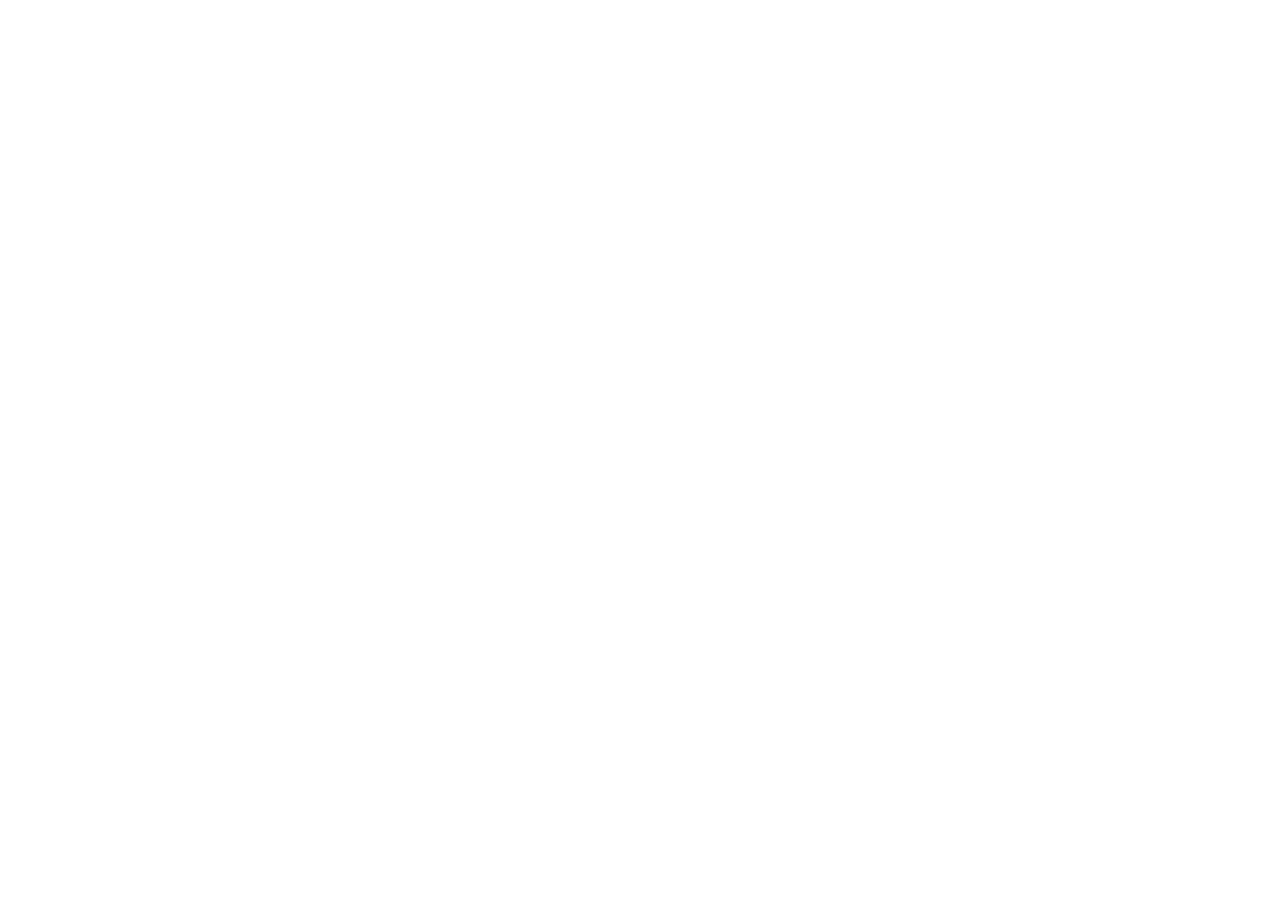
==== 2nd port/index.html @ 6e15fab3 "Add files via upload" ====
<!DOCTYPE html>
<html lang="en">
<head>
    <meta charset="UTF-8">
    <meta http-equiv="X-UA-Compatible" content="IE=edge">
    <meta name="viewport" content="width=device-width, initial-scale=1.0">
    <title>Document</title>
    <link rel="preconnect" href="https://fonts.gstatic.com">
   <link href="https://fonts.googleapis.com/css2?family=DM+Sans:wght@400;500;700&family=Inter:wght@300;500&display=swap" rel="stylesheet">
   <link hfref="styles.css" rel="styleshee" type="text/css">
</head>
<body>
     <header></header>
     <main>
         <section></section>
         <section></section>
         <section></section>
         <section></section>
     </main>
    <footer></footer>
</body>
</html>
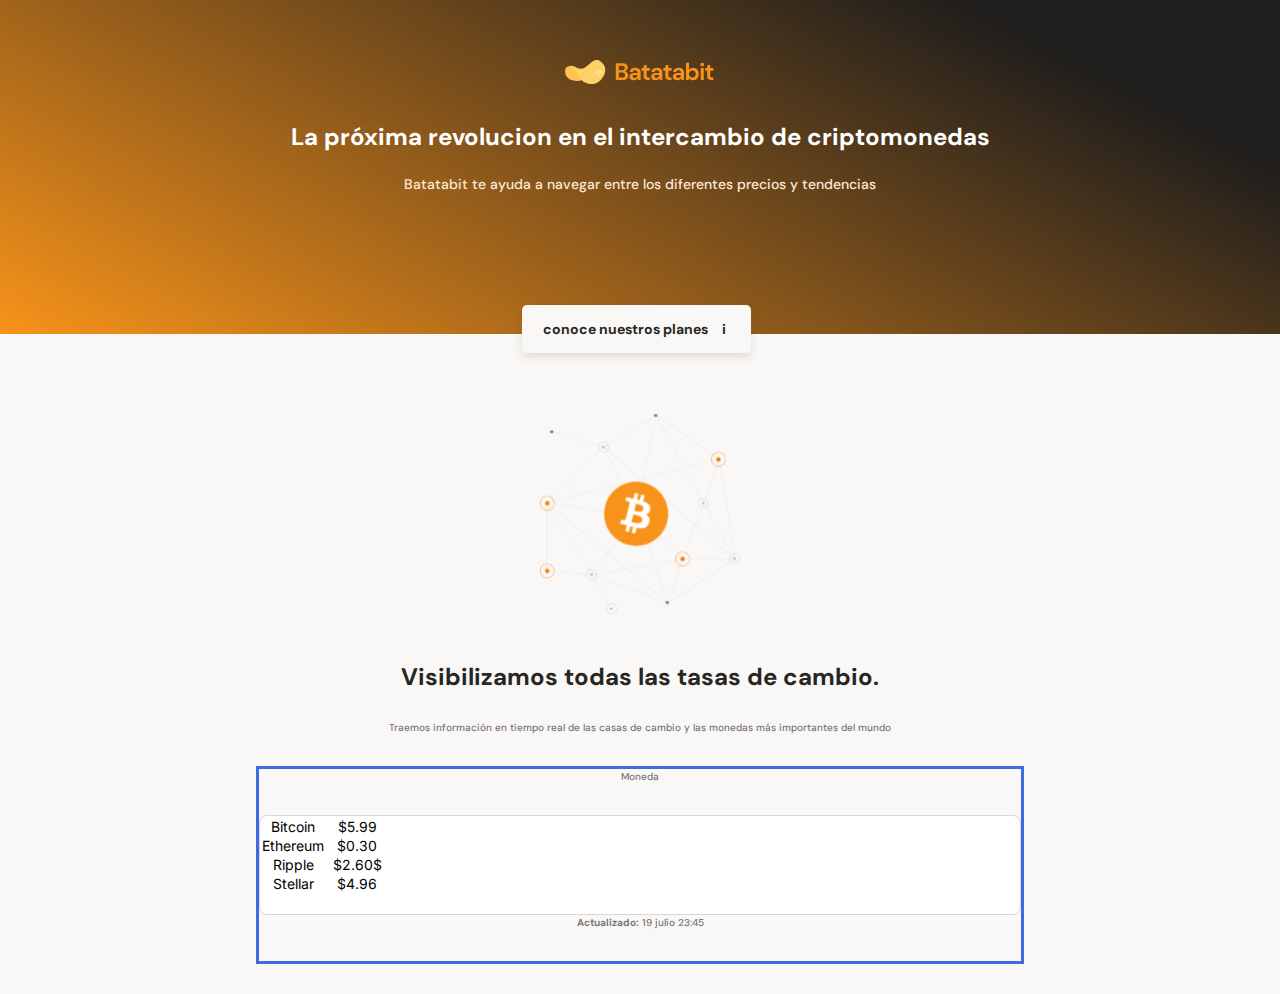
==== commit 761a822b: "Add files via upload" ====
--- a/2nd port/index.html
+++ b/2nd port/index.html
@@ -7,15 +7,57 @@
     <title>Document</title>
     <link rel="preconnect" href="https://fonts.gstatic.com">
    <link href="https://fonts.googleapis.com/css2?family=DM+Sans:wght@400;500;700&family=Inter:wght@300;500&display=swap" rel="stylesheet">
-   <link hfref="styles.css" rel="styleshee" type="text/css">
+   <link href="styles.css" rel="stylesheet" type="text/css">
 </head>
 <body>
-     <header></header>
+     <header>
+         <img src="img/logo.svg" alt="">
+         <div class="header--title-container">
+             <h1>La próxima revolucion en el intercambio de criptomonedas</h1>
+             <p>Batatabit te ayuda a navegar entre los diferentes precios y tendencias</p>
+            <a href="" class="header-button">conoce nuestros planes<span>i</span></a>
+         </div>
+     </header>
      <main>
+         <section class="main-exchange-container">
+             <div class="backgroundImg"></div>
+             <div class="main-exchange-container-title">
+               <h2>Visibilizamos todas las tasas de cambio.</h2>
+               <p>Traemos información en tiempo real de las casas de cambio y las monedas más importantes del mundo</p>
+            </div>
+        <section class="main-tables-container">
+             <div class="main-currency-table">
+                 <p class="currency-table--title">Moneda</p>
+                 <div class="currency-table--container">
+                     <table>
+                         <tr>
+                             <td class="table__top-left">Bitcoin</td>
+                             <td class="table__top-right table__right">$5.99</td>
+                         </tr>
+                         <tr>
+                            <td>Ethereum</td>
+                            <td class="table__right">$0.30</td>
+                        </tr>
+                        <tr>
+                            <td>Ripple</td>
+                            <td class="table__right">$2.60$</td>
+                        </tr>
+                        <tr>
+                            <td class="table__bottom-left">Stellar</td>
+                            <td class="table__bottom-right table__right">$4.96</td>
+                        </tr>
+                     </table>
+                 </div>
+                <p><b>Actualizado:</b> 19 julio 23:45</p>
+            </div>
+             
+        </section>
+    </section>
+  
          <section></section>
          <section></section>
          <section></section>
-         <section></section>
+      </div>
      </main>
     <footer></footer>
 </body>
--- a/2nd port/styles.css
+++ b/2nd port/styles.css
@@ -0,0 +1,181 @@
+/*
+1. Posicionamiento
+2. Modelo caja(Box model)
+3. Tipografia
+4. visuales
+5. otros
+*/
+
+:root{
+    --bitcion-orange: #f7931a;
+    --soft-orange: #ffe9d5;
+    --secondary-blue: #1a9af7;
+    --soft-blue: #e7f5ff;
+    --warm-black: #201e1c;
+    --black: #282623;
+    --grey: #bababa;
+    --off-shite: #faf8f7;
+    --just-shite: #fff;
+}
+*{
+    margin: 0;    /*reiniciando estilos que le agregan los navegadores*/
+    padding: 0;
+    box-sizing: border-box;
+ }
+
+ html{
+     font-size: 62.5%;
+     font-family: 'DM sans', sans-serif;
+ }
+
+ header{
+     position: relative;
+     display: flex;
+     flex-direction: column;
+     justify-content: center;
+     width: 100%;
+     min-width: 230px;
+     height: 334px;
+     text-align: center;
+     background: linear-gradient(207.8deg, #201E1C 16.9%, #F7931A 100%);
+ }
+
+ header img{
+     width: 150px;
+     height: 24px;
+     margin-top: 60px;
+     align-self: center;
+ }
+
+ .header--title-container{
+     width: 90%;
+     min-width: 288px;
+     max-width: 900px;
+     height: 218px;
+     margin-top: 40px;
+     text-align: center;
+     align-self:center;
+ }
+ 
+ .header--title-container h1{
+     font-size: 2.4rem;
+     font-weight: bold;
+     line-height: 2.6rem;
+     color: var(--just-shite);
+ }
+
+ .header--title-container p{
+     font-size: 1.4rem;
+     margin-top: 25px;
+     font-weight: 500;
+     line-height: 1.8rem;
+     color: var(--soft-orange);
+ }
+
+ .header--title-container .header-button{
+     position: absolute;
+     left: calc(50% - 118px);
+     top: 270px;
+     display: block;
+     margin-top: 35px;
+     padding: 15px;
+     width: 229px;
+     height: 48px;
+     background-color: var(--off-shite);
+     box-shadow: 0px 4px 8px rgba(89,71,30,0.16);
+     border: none;
+     border-radius: 5px;
+     font-size: 1.4rem;
+     font-weight: bold;
+     text-decoration: none;
+     color: var(--black);
+ }
+
+ .header--title-container span{
+     display: inline-block;
+     width: 13px;
+     height: 8px;
+     margin-left: 10px;
+     background-image: url('/icons/down-arrow.svg');
+ }
+ 
+main{
+    width: 100%;
+    height: auto;
+    background-color: var(--off-shite);
+}
+
+.main-exchange-container{
+    width: 100%;
+    height: auto;
+    padding-top: 80px;
+    padding-bottom: 30px;
+    text-align: center;
+}
+
+.main-exchange-container-title{
+    width: 90%;
+    min-width: 288px;
+    max-width: 900px;
+    margin: 0 auto;
+}
+
+.main-exchange-container .backgroundImg{
+    width: 200px;
+    height: 200px;
+    margin: 0 auto;
+    margin-bottom: 50px;
+    background-image: url('./img/Bitcoin.svg');
+    background-size: cover;
+    background-position: center;
+    background-repeat: no-repeat;
+}
+
+.main-exchange-container h2{
+    margin-bottom: 30px;
+    font-size: 2.4rem;
+    font-weight: bold;
+    line-height: 2.6rem;
+    color: var(--black);
+}
+
+.main-exchange-container p{
+    margin-bottom: 30px;
+    font-size: 1rem;
+    font-weight: 500;
+    line-height: 1.6rem;
+    color: #757575;
+}
+
+.main-tables-container{
+    width: 60%;
+    height: auto;
+    margin: 0 auto;
+}
+
+.main-currency-table{
+   border: solid royalblue;
+
+}
+
+.currency-table--container{
+  width: 100%;
+  height: 100px;
+  margin: 0 auto;
+  font-family: inter;
+  font-size: 1.4rem;
+  border: solid #d6d6d6 1px;
+  background-color: #fff;
+  border-radius: 8px 8px 8px 8px;
+}
+
+.table__top-left{
+    width: 50%;
+    margin: 0 auto;
+}
+.table__top-right{
+    width:  50%;
+    margin: 0 auto;
+}
+
+
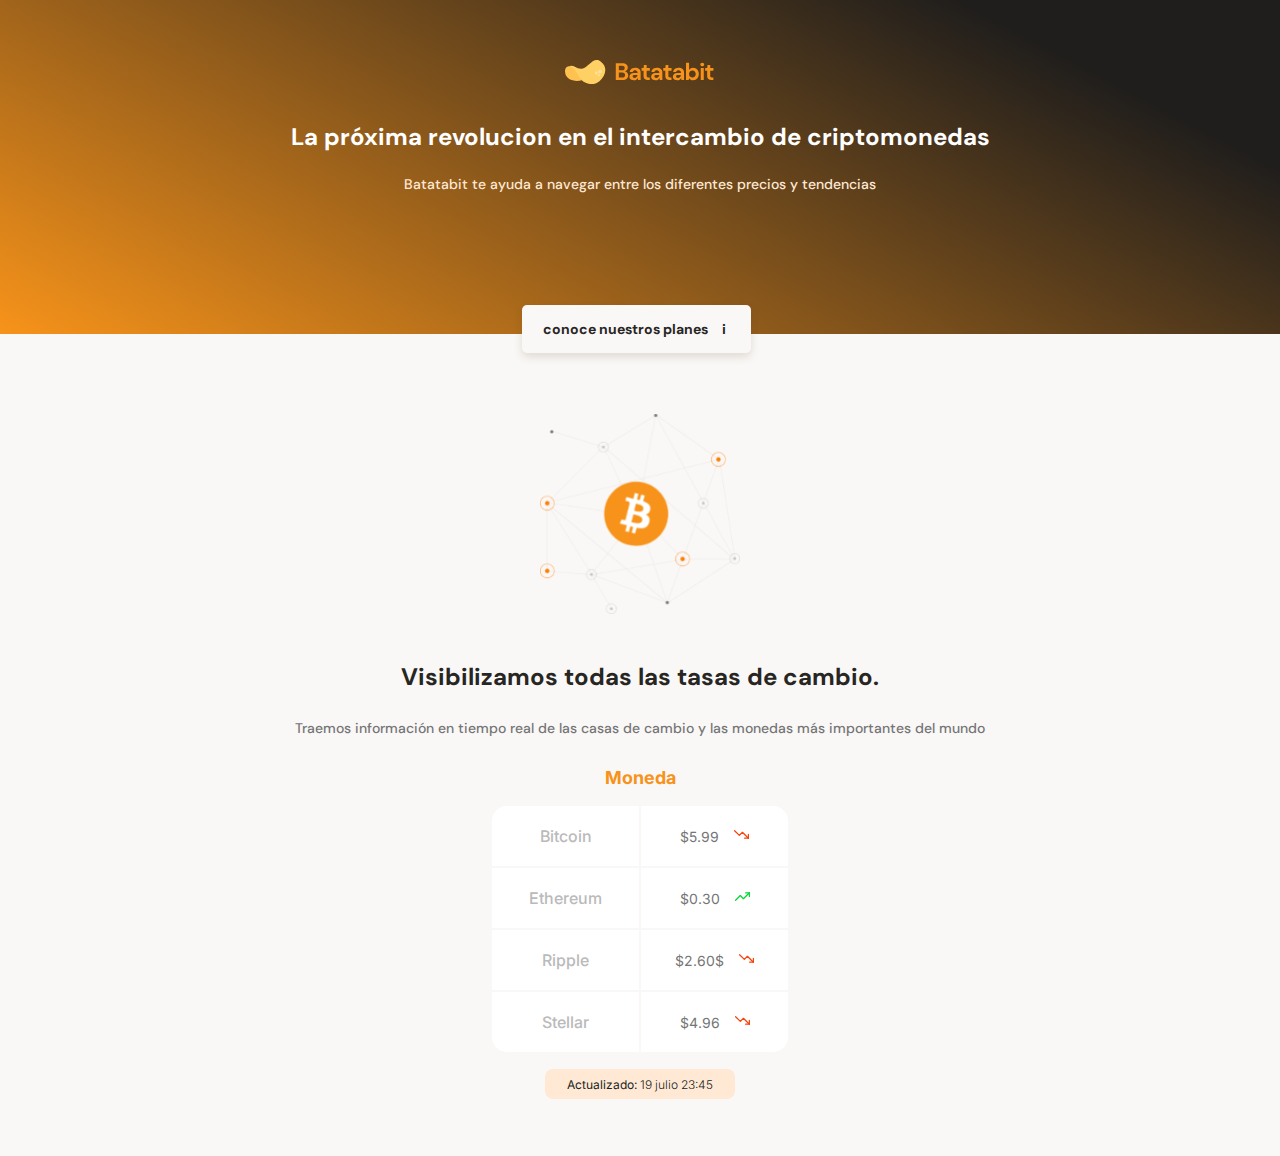
==== commit 20141059: "Add files via upload" ====
--- a/2nd port/index.html
+++ b/2nd port/index.html
@@ -32,23 +32,25 @@
                      <table>
                          <tr>
                              <td class="table__top-left">Bitcoin</td>
-                             <td class="table__top-right table__right">$5.99</td>
+                             <td class="table__top-right table__right">$5.99<span class="down"></span></td>
                          </tr>
                          <tr>
                             <td>Ethereum</td>
-                            <td class="table__right">$0.30</td>
+                            <td class="table__right">$0.30<span class="up"></span></td>
                         </tr>
                         <tr>
                             <td>Ripple</td>
-                            <td class="table__right">$2.60$</td>
+                            <td class="table__right">$2.60$<span class="down"></span></td>
                         </tr>
                         <tr>
                             <td class="table__bottom-left">Stellar</td>
-                            <td class="table__bottom-right table__right">$4.96</td>
+                            <td class="table__bottom-right table__right">$4.96<span class="down"></span></td>
                         </tr>
                      </table>
-                 </div>
+                 <div class="currency-table--date">
                 <p><b>Actualizado:</b> 19 julio 23:45</p>
+          </div>
+          
             </div>
              
         </section>
--- a/2nd port/styles.css
+++ b/2nd port/styles.css
@@ -141,41 +141,109 @@
 
 .main-exchange-container p{
     margin-bottom: 30px;
-    font-size: 1rem;
+    font-size: 1.4rem;
     font-weight: 500;
     line-height: 1.6rem;
     color: #757575;
 }
 
-.main-tables-container{
-    width: 60%;
-    height: auto;
+.main-currency-table{
+  width: 70%;
+  min-width: 235px;
+  max-width: 500px;
+  height: 360px;
+  margin: 0 auto;
+  font-family: "inter", sans-serif;
+}
+
+.main-currency-table .currency-table--title{
+    margin-bottom: 15px;
+    font-size: 1.8rem;
+    font-weight: bold;
+    line-height: 2.3rem;
+    color: var(--bitcion-orange);
+}
+
+.currency-table--container{
+  width: 90%;
+  min-width: 230px;
+  max-width: 300px;
+  height: 250px;
+  margin: 0 auto;
+}
+
+.currency-table--container table{
+    width: 100%;
+    height: 100%;
+}
+.currency-table--container td{
+    width: 50%;
+    font-size: 1.6rem;
+    font-weight: 500;
+    line-height: 1.9rem;
+    color: var(--grey);
+    background-color: var(--just-shite);
+}
+
+.currency-table--container .table__top-left{
+    border-radius: 15px 0 0 0;
+}
+
+.currency-table--container .table__top-right{
+    border-radius: 0 15px 0 0 ;
+}
+
+.currency-table--container .table__bottom-left{
+   border-radius: 0 0 0 15px;
+}
+
+.currency-table--container .table__bottom-right{
+    border-radius: 0 0 15px 0;
+}
+
+.currency-table--container .table__right{
+    font-size: 1.4rem;
+    font-weight: normal;
+    line-height: 1.7rem;
+    color: #757575;
+}
+
+.currency-table--container .down{
+    display: inline-block;
+    width: 15px;
+    height: 15px;
+    margin-left: 15px;
+    background-image: url('./icons/trending-down.svg');
+    background-size: cover;
+    background-position: center;
+    background-repeat: no-repeat;
+}
+
+.currency-table--container .up{
+    display: inline-block;  
+    width: 15px;
+    height: 15px;
+    margin-left: 15px;
+    background-image: url('./icons/trending-up.svg');
+    background-size: cover;
+    background-position: center;
+    background-repeat: no-repeat; 
+}
+
+.currency-table--date{
+    width: 190px;
+    height: 30px;
     margin: 0 auto;
-}
-
-.main-currency-table{
-   border: solid royalblue;
-
-}
-
-.currency-table--container{
-  width: 100%;
-  height: 100px;
-  margin: 0 auto;
-  font-family: inter;
-  font-size: 1.4rem;
-  border: solid #d6d6d6 1px;
-  background-color: #fff;
-  border-radius: 8px 8px 8px 8px;
-}
-
-.table__top-left{
-    width: 50%;
-    margin: 0 auto;
-}
-.table__top-right{
-    width:  50%;
-    margin: 0 auto;
-}
-
-
+    margin-top: 15px;
+    padding: 8px;
+    background-color: var(--soft-orange);
+    border-radius: 8px;
+}
+
+.currency-table--date p{
+    font-size: 1.2rem;
+    line-height: 1.5rem;
+    font-weight: 300;
+    color: var(--warm-black);
+
+}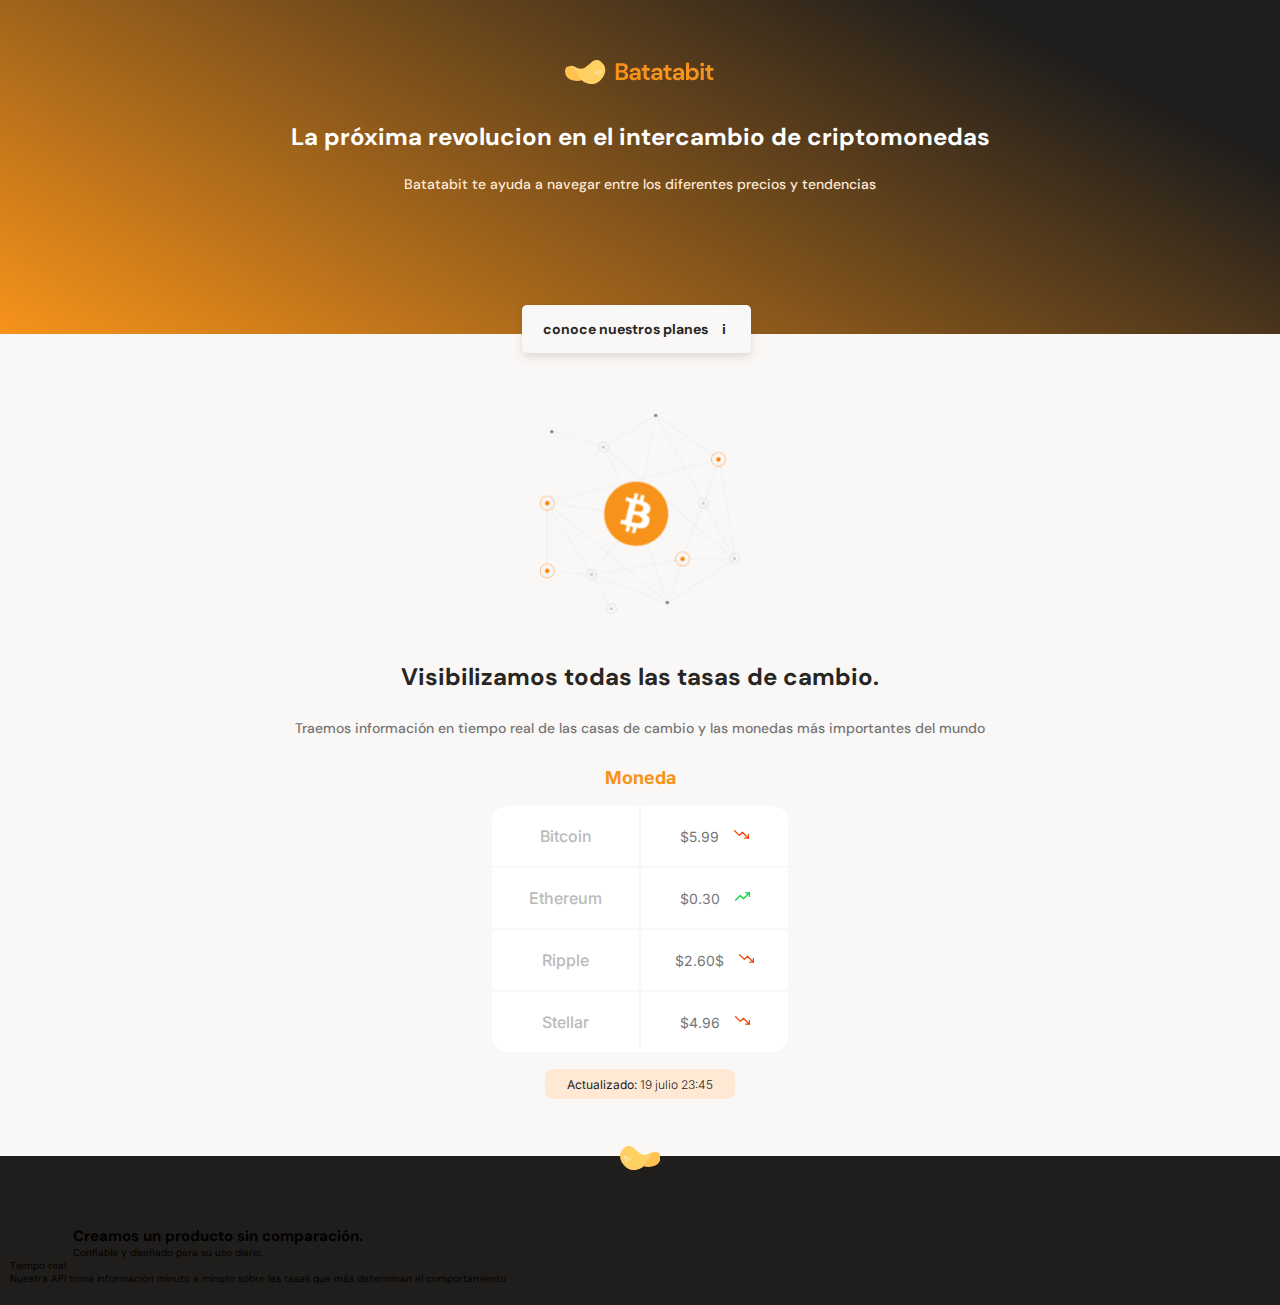
==== commit 9ccc779d: "Third section styles" ====
--- a/2nd port/index.html
+++ b/2nd port/index.html
@@ -56,7 +56,21 @@
         </section>
     </section>
   
-         <section></section>
+         <section class="main-product-detail">
+             <span class="product-detail--batata-logo"></span>
+             <div class="product-detail--title">
+                 <h2>Creamos un producto sin comparación.</h2>
+                     <p>Confiable y diseñado para su uso diario. </p>
+               
+             </div>
+            <section class="product-cards--container">
+                <article class="product-detail--card">
+                    <span class="clock"></span>
+                    <p class="ptoduct--cord-title">Tiempo real</p>
+                    <P class="product--card-body">Nuestra API toma información minuto a minuto sobre las tasas que más determinan el comportamiento</P>
+                </article>
+            </section>
+         </section>
          <section></section>
          <section></section>
       </div>
--- a/2nd port/styles.css
+++ b/2nd port/styles.css
@@ -246,4 +246,30 @@
     font-weight: 300;
     color: var(--warm-black);
 
+}
+
+.main-product-detail{
+    position: relative;
+    width: 100%;
+    min-width: 32px;
+    height: auto;
+    padding: 20px 10px;
+    background-color: var(--warm-black);
+}
+
+.product-detail--batata-logo{
+    position: absolute;
+    width: 40px;
+    height: 25px;
+    top: -10px;
+    left: calc(50% - 20px);
+    background-image: url('./icons/batata.svg');
+}
+
+.product-detail--title{
+    width: 90%;
+    min-width: 280px;
+    height: auto;
+    margin: 0 auto;
+    margin-top: 50px;
 }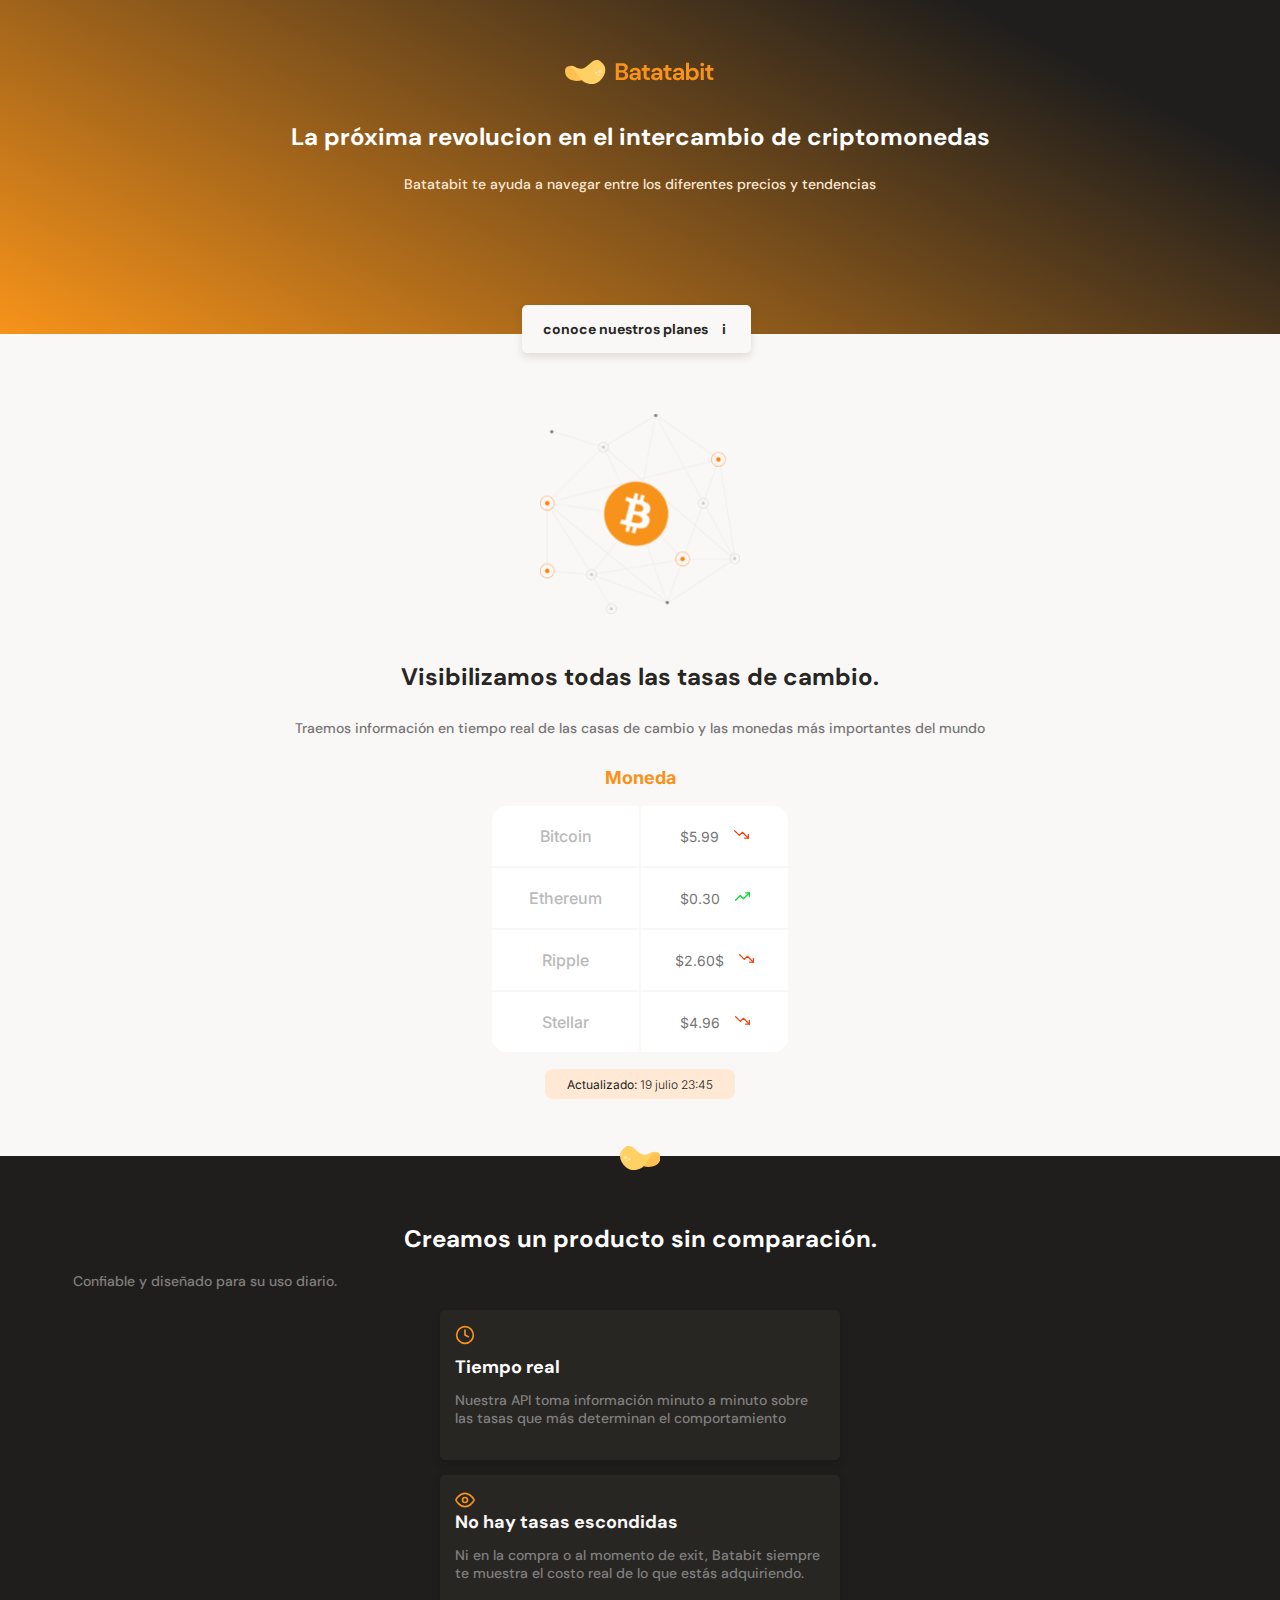
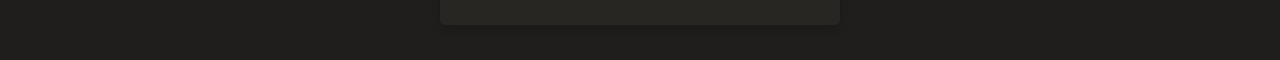
==== commit 671fbdfa: "Add files via upload" ====
--- a/2nd port/index.html
+++ b/2nd port/index.html
@@ -60,14 +60,23 @@
              <span class="product-detail--batata-logo"></span>
              <div class="product-detail--title">
                  <h2>Creamos un producto sin comparación.</h2>
-                     <p>Confiable y diseñado para su uso diario. </p>
-               
+                     <p>Confiable y diseñado para su uso diario. </p>         
              </div>
             <section class="product-cards--container">
                 <article class="product-detail--card">
                     <span class="clock"></span>
-                    <p class="ptoduct--cord-title">Tiempo real</p>
+                    <p class="product--card-title">Tiempo real</p>
                     <P class="product--card-body">Nuestra API toma información minuto a minuto sobre las tasas que más determinan el comportamiento</P>
+                </article>
+                <article class="product-detail--card2">
+                    <span class="eye"></span>
+                    <p class="product--card2-title">No hay tasas escondidas</p>
+                    <p class="product--card2-body">Ni en la compra o al momento de exit, Batabit siempre te muestra el costo real de lo que estás adquiriendo.</p>
+                </article>
+                <article class="product-detail--card3">
+                    <span class="eye"></span>
+                    <p class="product--card-titlef"></p>
+                    <p class="product--card-boddy"></p>
                 </article>
             </section>
          </section>
@@ -77,4 +86,4 @@
      </main>
     <footer></footer>
 </body>
-</html>+</html>
--- a/2nd port/styles.css
+++ b/2nd port/styles.css
@@ -272,4 +272,97 @@
     height: auto;
     margin: 0 auto;
     margin-top: 50px;
-}+}
+
+.product-detail--title h2{
+    margin-bottom: 20px;
+    font-size: 2.4rem;
+    text-align: center;
+    font-weight: bold;
+    line-height: 2.6rem;
+    color: var(--just-shite);
+}
+
+.product-detail--title p{
+    margin-bottom: 20px;
+    font-size: 14px;
+    font-weight: 500;
+    line-height: 1.8rem;
+    color: #808080;
+}
+
+.product-detail--card{
+    width: 90%;
+    min-width: 288px;
+    max-width: 400px;
+    height: 150px;
+    margin: 15px auto;
+    padding: 15px;
+    background-color: var(--black);
+    border-radius: 5px;
+    box-shadow: 0 4px 8px rgba(0, 0, 0, 0.16);
+}
+
+.product-detail--card .clock{
+    display: inline-block;
+    width: 20px;
+    height: 20px;
+    margin-bottom: 10px;
+    background-image: url("./icons/clock.svg");
+    background-size: cover;
+    background-position: center;
+    background-repeat: no-repeat;
+}
+
+.product--card-title{
+  margin-bottom: 15px;
+  font-size: 1.8rem;
+  font-weight: bold;
+  line-height: 1.8rem;
+  color: var(--just-shite);
+}
+
+.product--card-body{
+    font-size: 1.4rem;
+    font-weight: 500;
+    line-height: 1.8rem;
+    color: #808080;
+}
+
+.product-detail--card2{
+    width: 90%;
+    min-width: 288px;
+    max-width: 400px;
+    height: 150px;
+    margin: 15px auto;
+    padding: 15px;
+    background-color: var(--black);
+    border-radius: 5px;
+    box-shadow: 0 4px 8px rgba(0, 0, 0, 0.16);
+}
+
+.product-detail--card2 .eye{
+    display: inline-block;
+    width: 20px;
+    height: 20px;
+    background-image: url("./icons/eye.svg");
+    background-position: center;
+    background-repeat: no-repeat;
+    background-size: cover;
+}
+
+.product--card2-title{
+    margin-bottom: 15px;
+    font-size: 1.8rem;
+    font-weight: bold;
+    line-height: 1.8rem;
+    color: var(--off-shite);
+}
+
+.product--card2-body{
+    font-size: 1.4rem;
+    font-weight: 500;
+    line-height: 1.8rem;
+    color: #808080;
+}
+
